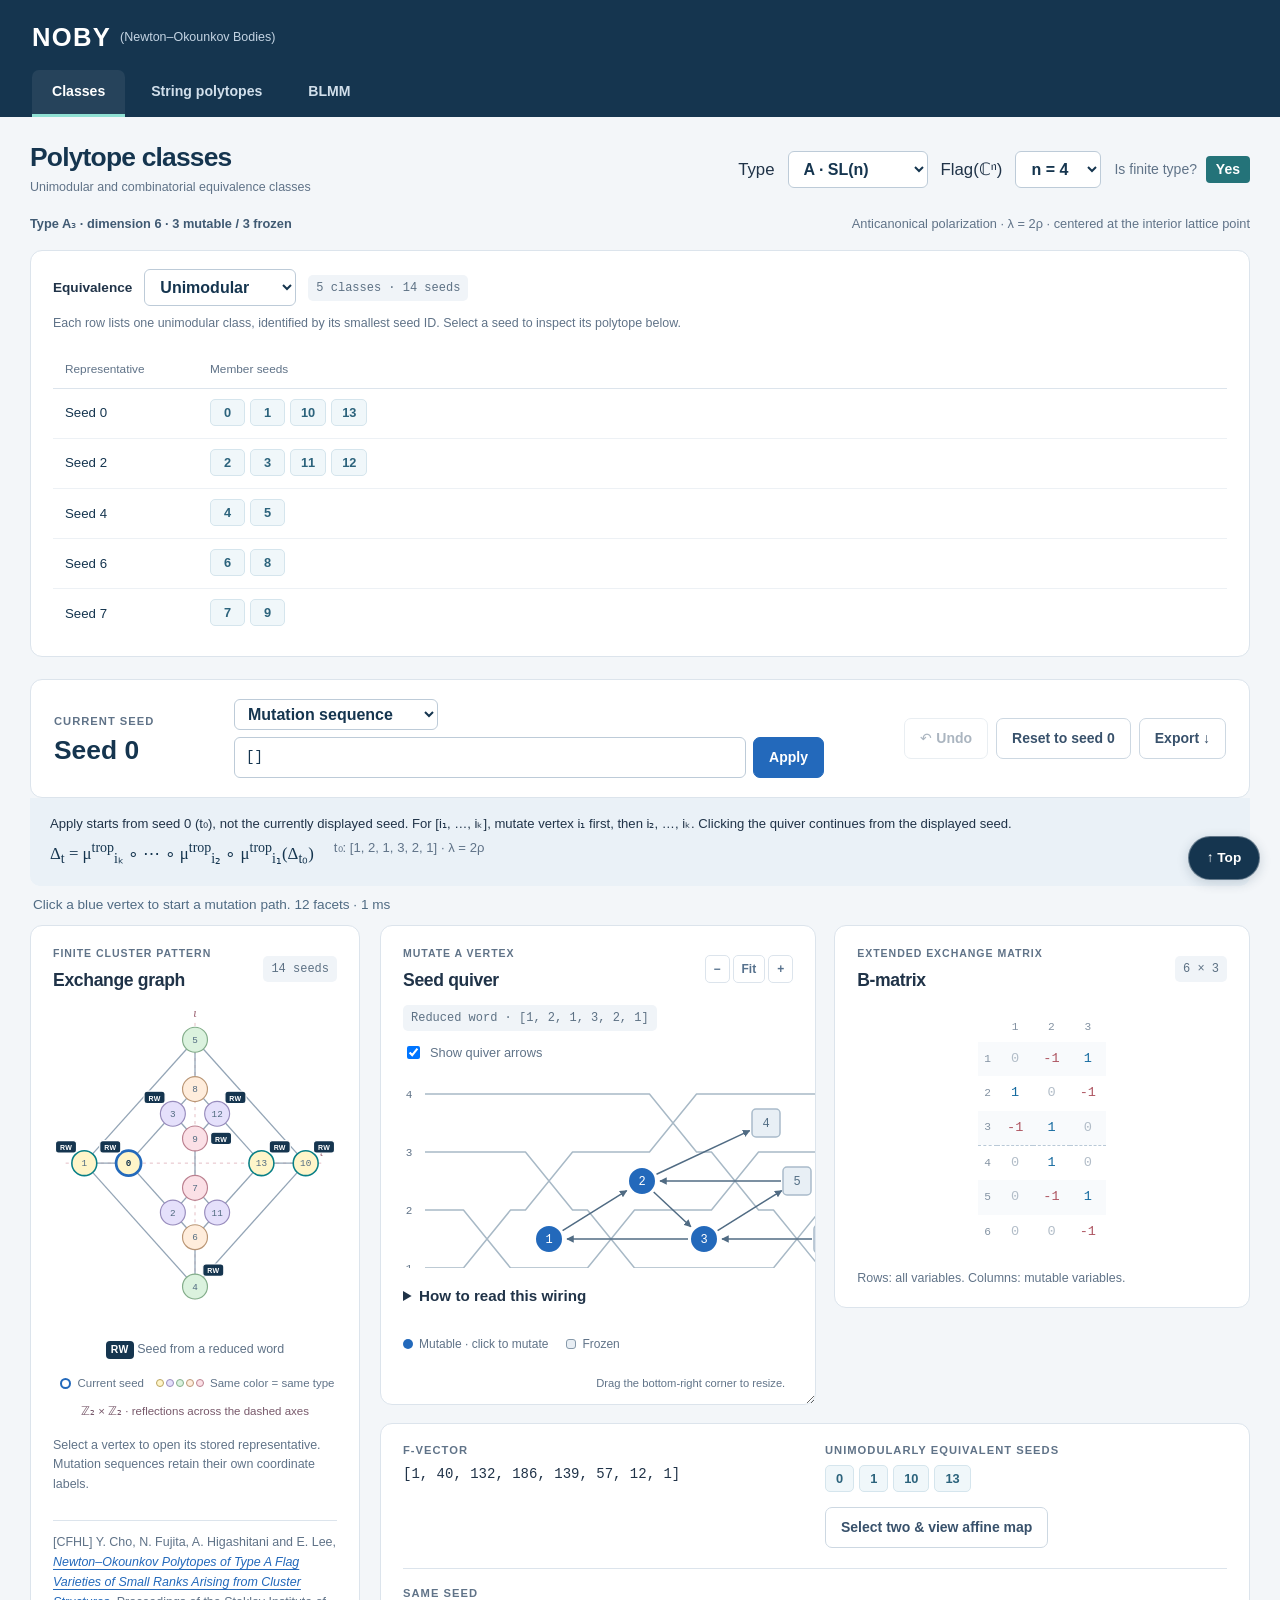
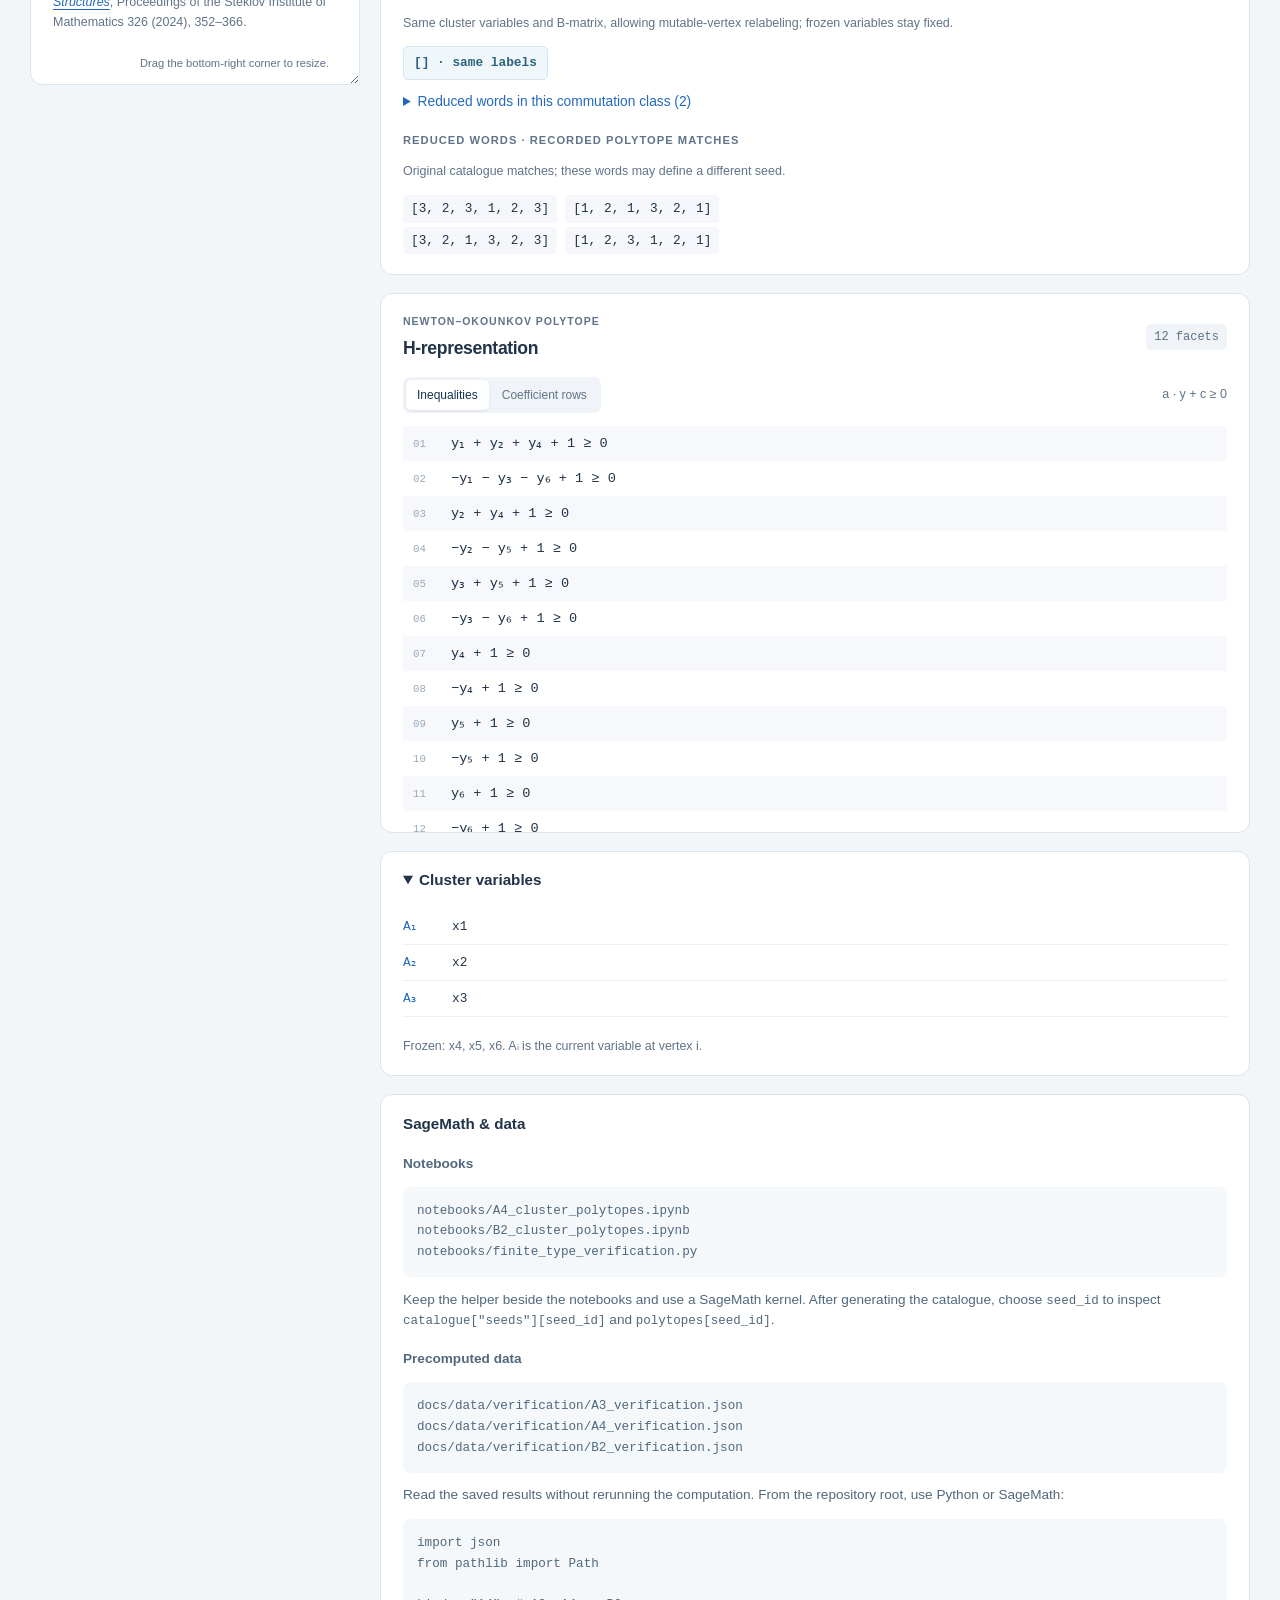
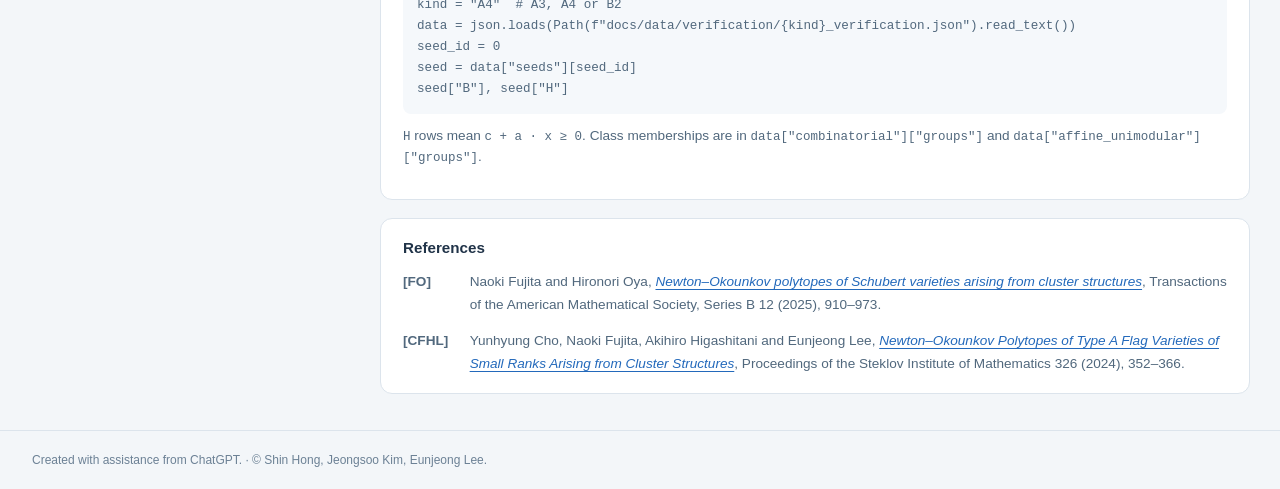
==== docs/index.html @ b962bb87 "Add NOBY browser and notebooks Add NOBY browser and reproducible SageMath notebooks" ====
<!doctype html>
<html lang="en">
<head>
  <meta charset="utf-8">
  <meta name="viewport" content="width=device-width, initial-scale=1">
  <meta name="description" content="Explore Newton–Okounkov polytopes of full flag varieties through cluster mutations.">
  <title>NOBY · Polytope classes</title>
  <link rel="icon" href="data:image/svg+xml,%3Csvg xmlns='http://www.w3.org/2000/svg' viewBox='0 0 40 40'%3E%3Crect width='40' height='40' rx='9' fill='%231a3652'/%3E%3Cpath d='M20 8L8 30h24Z' fill='none' stroke='%2372d8cf' stroke-width='2'/%3E%3Ccircle cx='20' cy='8' r='4' fill='%23ffffff'/%3E%3Ccircle cx='8' cy='30' r='4' fill='%23ffffff'/%3E%3Ccircle cx='32' cy='30' r='4' fill='%23ffffff'/%3E%3C/svg%3E">
  <link rel="stylesheet" href="style.css">
  <link rel="stylesheet" href="wiring.css">
  <script defer src="engine.js"></script>
  <script defer src="data/type-b-initial.js"></script>
  <script defer src="data/b2-catalogue.js"></script>
  <script defer src="type-b.js"></script>
  <script defer src="words.js"></script>
  <script defer src="wiring.js"></script>
  <script defer src="identity.js"></script>
  <script defer src="affine.js"></script>
  <script defer src="data/minor-g.js"></script>
  <script defer src="catalogue.js"></script>
  <script defer src="data/blmm-labels.js"></script>
  <script defer src="app.js"></script>
</head>
<body>
  <header id="classes-top" class="masthead site-masthead" tabindex="-1">
    <div class="site-topbar"><a class="brand" href="index.html">NOBY<span class="brand-expansion">(Newton–Okounkov Bodies)</span></a></div>
    <nav class="site-tabs" aria-label="Main navigation"><a href="index.html" aria-current="page">Classes</a><a href="strings.html">String polytopes</a><a href="blmm.html">BLMM</a></nav>
  </header>
  <main>
    <div class="class-page-heading"><div><h1>Polytope classes</h1><p class="small-note">Unimodular and combinatorial equivalence classes</p></div><div class="dimension-control"><label for="family">Type</label><select id="family" aria-label="Lie type"><option value="A">A · SL(n)</option><option value="B">B · SO(2n+1)</option></select><label id="dimension-label" for="dimension">Flag(ℂ<sup>n</sup>)</label><select id="dimension" aria-label="Choose n"></select><span class="finite-label">Is finite type? <strong id="finite">Yes</strong></span></div></div>
    <div class="context-line"><span id="context">Type A₃ · dimension 6</span><span>Anticanonical polarization · λ = 2ρ · centered at the interior lattice point</span></div>
    <section class="panel class-catalogue" aria-label="Equivalence class catalogue"><div class="class-controls"><label for="class-relation">Equivalence</label><select id="class-relation"><option value="unimodular">Unimodular</option><option value="combinatorial">Combinatorial</option></select><span id="class-count" class="count"></span></div><p id="class-list-note" class="small-note">Each row lists one class. Select a seed to inspect its polytope below.</p><div id="class-list" class="class-list"></div></section>
    <div class="toolbar">
      <div class="seed-heading"><span class="eyebrow">CURRENT SEED</span><h2 id="seed-title">Seed 0</h2></div>
      <form id="sequence-form"><label for="input-mode" class="visually-hidden">Input type</label><select id="input-mode" aria-label="Input type"><option value="mutation">Mutation sequence</option><option value="word">Reduced word</option></select><div class="sequence-input"><input id="sequence" aria-label="Mutation sequence" aria-describedby="input-help" placeholder="[1, 2, 3]" value="[]" autocomplete="off" spellcheck="false"><button type="submit" id="apply">Apply</button></div></form>
      <div class="history-buttons"><button id="undo" class="secondary" disabled>↶ Undo</button><button id="reset" class="secondary">Reset to seed 0</button><button id="export" class="secondary" title="Download the current seed as JSON">Export ↓</button></div>
    </div>
    <section class="path-explanation" aria-label="Input convention"><p id="input-help"></p><p id="path-formula" class="path-formula"></p><p id="b-input-note" hidden>Type B: n is the Lie rank, and node n is the short root. Quiver labels are cluster-coordinate labels, not simple-root indices. Use a mutation sequence here; arbitrary reduced words are supported in the SageMath notebook.</p><div id="word-route" hidden></div></section>
    <div id="status" class="status" role="status" aria-live="polite">Preparing the initial seed…</div>
    <div class="workspace">
      <aside id="graph-panel" class="panel graph-panel">
        <div class="panel-heading"><div><span class="eyebrow">FINITE CLUSTER PATTERN</span><h2>Exchange graph</h2></div><span id="graph-count" class="count"></span></div>
        <div class="graph-viewport"><svg id="graph" viewBox="0 0 360 420" role="group" aria-label="Exchange graph. Select a seed."></svg></div>
        <p class="small-note graph-word-legend"><span class="word-seed-key">RW</span> Seed from a reduced word</p>
        <div id="graph-default-legend" class="graph-footer"><span class="legend-dot selected"></span>Current seed <span class="legend-dot equivalent"></span>Same unimodular type</div>
        <div id="graph-symmetry-note" hidden>
          <div class="graph-footer"><span class="legend-dot current-ring"></span>Current seed <span id="graph-class-swatches" class="class-swatches" aria-hidden="true"></span>Same color = same type</div>
          <p id="graph-symmetry-caption" class="symmetry-caption"></p>
        </div>
        <div id="b2-graph-note" hidden>
          <div id="b2-word-seeds" class="b2-word-links"></div>
          <label class="graph-color-control" for="b2-graph-color">Color by <select id="b2-graph-color"><option value="unimodular">Unimodular equivalence</option><option value="combinatorial">Combinatorial equivalence</option></select></label>
          <div class="graph-footer"><span class="legend-dot current-ring"></span>Current seed · same color = same class</div>
          <p id="b2-symmetry-caption" class="symmetry-caption"></p>
          <p id="b2-symmetry-pairs" class="small-note"></p>
          <details class="b2-symmetry-details"><summary>Which symmetry?</summary><p>The uncolored hexagon has a dihedral symmetry group of order 12. Dashed axes show reflections preserving each selected polytope class. Mutation-direction labels and RW badges are ignored in this symmetry statement; these graph symmetries are not being identified with automorphisms of the cluster algebra with frozen variables.</p></details>
        </div>
        <p class="small-note">Select a vertex to open its stored representative. Mutation sequences retain their own coordinate labels.</p>
        <p id="graph-citation" class="small-note graph-citation" hidden>[CFHL] Y. Cho, N. Fujita, A. Higashitani and E. Lee, <a href="https://link.springer.com/article/10.1134/S0081543824040175" target="_blank" rel="noopener"><em>Newton–Okounkov Polytopes of Type A Flag Varieties of Small Ranks Arising from Cluster Structures</em></a>, Proceedings of the Steklov Institute of Mathematics 326 (2024), 352–366.</p>
        <p class="panel-resize-hint">Drag the bottom-right corner to resize.</p>
      </aside>
      <section class="detail-column" aria-label="Seed information">
        <div class="top-grid">
          <section class="panel quiver-panel">
            <div class="panel-heading"><div><span class="eyebrow">MUTATE A VERTEX</span><h2>Seed quiver</h2></div><div class="zoom-buttons"><button id="quiver-minus" class="icon-button" aria-label="Zoom out quiver">−</button><button id="quiver-fit" class="icon-button" aria-label="Fit quiver">Fit</button><button id="quiver-plus" class="icon-button" aria-label="Zoom in quiver">+</button></div></div>
            <div id="quiver-scroll" class="quiver-scroll"><svg id="quiver" role="group" aria-label="Seed quiver. Click a mutable vertex to mutate."></svg></div>
            <div id="wiring-panel" hidden>
              <div class="wiring-toolbar"><span id="wiring-source" class="count"></span><label><input id="wiring-arrows" type="checkbox" checked> Show quiver arrows</label></div>
              <div id="wiring-scroll" class="wiring-scroll" tabindex="0" aria-label="Wiring diagram, scroll horizontally"><svg id="wiring-diagram" role="group" aria-label="Seed quiver on its reduced-word wiring diagram. Click a mutable chamber to mutate."></svg></div>
              <details class="conventions"><summary>How to read this wiring</summary><div class="notes-content"><p id="wiring-context"></p><p>Read the crossings from left to right: sᵢ exchanges levels i and i + 1, counted from the bottom. Each numbered chamber gives a flag minor Δ<sub>I</sub>. Hover or focus to see I and highlight the corresponding row of B.</p><p>Bounded chambers are mutable circles; chambers open on the right are frozen squares. Unnumbered left boundary minors specialize to 1. Arrows follow consecutive and interlacing chamber endpoints, with i → j meaning bᵢⱼ &lt; 0.</p></div></details>
            </div>
            <div class="quiver-legend"><span><i class="mutable-symbol"></i>Mutable · click to mutate</span><span><i class="frozen-symbol"></i>Frozen</span></div>
            <p class="panel-resize-hint">Drag the bottom-right corner to resize.</p>
          </section>
          <section class="panel matrix-panel">
            <div class="panel-heading"><div><span class="eyebrow">EXTENDED EXCHANGE MATRIX</span><h2>B-matrix</h2></div><span id="matrix-shape" class="count"></span></div>
            <div id="matrix" class="matrix-scroll" tabindex="0" aria-label="Exchange matrix, scroll to view all entries"></div>
            <p class="small-note">Rows: all variables. Columns: mutable variables.</p>
          </section>
        </div>
        <section class="panel invariants-panel">
          <div class="invariant"><span class="eyebrow">F-VECTOR</span><div id="f-vector" class="mono"></div></div>
          <div class="invariant"><span class="eyebrow">UNIMODULARLY EQUIVALENT SEEDS</span><p id="equivalent-note" class="small-note" hidden></p><div id="equivalent"></div><button id="affine-toggle" class="secondary" type="button" aria-expanded="false">Select two &amp; view affine map</button></div>
          <section id="affine-panel" class="invariant" aria-label="Affine map between equivalent polytopes" hidden>
            <h2>Affine unimodular map</h2><p class="small-note">Select source and target below, or click two seeds in the list above. This map relates their polytopes; it is not a mutation of seeds.</p>
            <div class="affine-selectors"><label>Source (x)<select id="affine-source" aria-label="Affine map source"></select></label><button id="affine-swap" type="button" class="secondary" aria-label="Reverse affine map">⇄</button><label>Target (y)<select id="affine-target" aria-label="Affine map target"></select></label></div>
            <p id="affine-pick-note" class="small-note"></p><p id="affine-status" role="status"></p>
            <div id="affine-result" hidden><p class="affine-equation">y = Ax + b</p><p id="affine-convention" class="small-note"></p><div id="affine-formulas" class="blmm-formulas"></div><p id="affine-b" class="mono blmm-vector"></p><details><summary>Full matrix A</summary><pre id="affine-matrix" class="affine-matrix" tabindex="0"></pre></details><button id="affine-export" type="button" class="secondary">View / download map JSON</button></div>
          </section>
          <div id="identical-section" class="invariant"><span class="eyebrow">SAME SEED</span><p class="small-note">Same cluster variables and B-matrix, allowing mutable-vertex relabeling; frozen variables stay fixed.</p><p id="identical-note" class="small-note"></p><div id="identical-paths" class="sequence-list"></div><details id="identical-words-details"><summary id="identical-words-summary">Reduced words in this commutation class</summary><p class="small-note">These reduced words differ only by commuting adjacent letters <i>i</i> and <i>j</i> with |<i>i</i> − <i>j</i>| &gt; 1. They determine the same seed up to mutable-variable relabeling.</p><p class="small-note">Simple-reflection indices, not mutation directions. Select a word to open its chamber seed.</p><div id="identical-words" class="sequence-list"></div><button id="identical-more" type="button" class="secondary" hidden>Show more words</button></details></div>
          <div id="b2-reduced-section" class="invariant" hidden>
            <span class="eyebrow">REDUCED-WORD SEED</span><p id="b2-reduced-note" class="small-note"></p><div id="b2-reduced-words" class="sequence-list"></div><p id="b2-word-coordinate-note" class="small-note"></p>
            <p class="small-note">Browser convention: root 1 is long and root 2 is short. This marker identifies the chamber seed itself, not just its polytope type.</p>
            <p id="b2-c2-convention" class="small-note"><strong>B₂ ↔ C₂ numbering.</strong> Cho–Fujita–Lee use C₂ root 1 short and root 2 long. Exchange the simple-root labels 1 ↔ 2: browser [1,2,1,2] ↔ C₂ [2,1,2,1] (Seed 0), and browser [2,1,2,1] ↔ C₂ [1,2,1,2] (Seed 3). The order of positions is unchanged; mutation directions are quiver labels and are not swapped by this convention. Weight coefficients (a,b) become (b,a); the browser weight 2ρ is unchanged. The string inequalities agree exactly after the coordinate change. See <a href="https://arxiv.org/html/2306.11242v2" target="_blank" rel="noopener">Cho–Fujita–Lee, Theorem 3.5 and Lemma 5.17</a>.</p>
          </div>
          <div id="reduced-section" class="invariant"><span class="eyebrow">REDUCED WORDS · RECORDED POLYTOPE MATCHES</span><p class="small-note">Original catalogue matches; these words may define a different seed.</p><div id="reduced-words" class="mono"></div></div>
          <div id="blmm-section" class="invariant" hidden><span class="eyebrow">BLMM TABLE 6 · EQUIVALENT STRING POLYTOPES</span><div id="blmm-labels" class="blmm-pair-nav"></div></div>
        </section>
        <section class="panel h-panel">
          <div class="panel-heading"><div><span class="eyebrow">NEWTON–OKOUNKOV POLYTOPE</span><h2>H-representation</h2></div><span id="h-count" class="count"></span></div>
          <div class="h-toolbar"><div class="segmented" aria-label="Inequality display"><button id="h-formula" class="active" aria-pressed="true">Inequalities</button><button id="h-coefficients" aria-pressed="false">Coefficient rows</button></div><span class="small-note">a · y + c ≥ 0</span></div>
          <p id="h-note" class="small-note h-note"></p>
          <div id="inequalities" class="inequalities" tabindex="0" aria-label="Polytope inequalities"></div>
        </section>
        <details class="panel variables-panel" open><summary>Cluster variables</summary><div id="variables" class="variables"></div><p id="variable-note" class="small-note"></p></details>
        <section id="verification-source" class="panel reproduction-panel"><h2>SageMath &amp; data</h2><div class="notes-content">
          <h3>Notebooks</h3>
          <pre>notebooks/A4_cluster_polytopes.ipynb
notebooks/B2_cluster_polytopes.ipynb
notebooks/finite_type_verification.py</pre>
          <p>Keep the helper beside the notebooks and use a SageMath kernel. After generating the catalogue, choose <code>seed_id</code> to inspect <code>catalogue["seeds"][seed_id]</code> and <code>polytopes[seed_id]</code>.</p>
          <h3>Precomputed data</h3>
          <pre>docs/data/verification/A3_verification.json
docs/data/verification/A4_verification.json
docs/data/verification/B2_verification.json</pre>
          <p>Read the saved results without rerunning the computation. From the repository root, use Python or SageMath:</p>
          <pre>import json
from pathlib import Path

kind = "A4"  # A3, A4 or B2
data = json.loads(Path(f"docs/data/verification/{kind}_verification.json").read_text())
seed_id = 0
seed = data["seeds"][seed_id]
seed["B"], seed["H"]</pre>
          <p><code>H</code> rows mean <code>c + a · x ≥ 0</code>. Class memberships are in <code>data["combinatorial"]["groups"]</code> and <code>data["affine_unimodular"]["groups"]</code>.</p>
        </div></section>
        <section id="classes-reference" class="panel references-panel"><h2>References</h2><div class="notes-content">
          <ul class="reference-list" role="list">
            <li><strong class="reference-label">[FO]</strong><span>Naoki Fujita and Hironori Oya, <a href="https://doi.org/10.1090/btran/231" target="_blank" rel="noopener"><em>Newton–Okounkov polytopes of Schubert varieties arising from cluster structures</em></a>, Transactions of the American Mathematical Society, Series B 12 (2025), 910–973.</span></li>
            <li><strong class="reference-label">[CFHL]</strong><span>Yunhyung Cho, Naoki Fujita, Akihiro Higashitani and Eunjeong Lee, <a href="https://link.springer.com/article/10.1134/S0081543824040175" target="_blank" rel="noopener"><em>Newton–Okounkov Polytopes of Type A Flag Varieties of Small Ranks Arising from Cluster Structures</em></a>, Proceedings of the Steklov Institute of Mathematics 326 (2024), 352–366.</span></li>
          </ul>
        </div></section>
      </section>
    </div>
    <noscript>This browser requires JavaScript. No external libraries or network connection are required after downloading this folder.</noscript>
    <a class="blmm-top-button" href="#classes-top" aria-label="Back to top">↑ Top</a>
  </main>
  <footer><span class="footer-credit">Created with assistance from ChatGPT. · © Shin Hong, Jeongsoo Kim, Eunjeong Lee.</span></footer>
  <dialog id="export-dialog" aria-labelledby="export-title">
    <div class="export-heading"><h2 id="export-title">Export current seed</h2><button id="export-close" class="secondary" aria-label="Close export">Close</button></div>
    <p id="export-description" class="small-note">Save or copy this exact seed, including its mutation path and coordinate convention.</p>
    <textarea id="export-json" readonly aria-label="Current seed JSON" spellcheck="false"></textarea>
    <div class="export-actions"><a id="export-download" class="download-button" download>Download JSON</a><button id="export-copy" class="secondary">Copy JSON</button><span id="export-feedback" class="small-note" role="status"></span></div>
  </dialog>
</body>
</html>
---- docs/style.css ----
:root{font-family:Inter,"Segoe UI",Arial,sans-serif;color:#203348;background:#f3f6f9;font-synthesis:none;--navy:#15354f;--blue:#2369bb;--teal:#087f86;--border:#dce4ec;--muted:#607388;--mono:"Cascadia Code","SFMono-Regular",Consolas,monospace}*{box-sizing:border-box}body{margin:0;font-size:16px;line-height:1.5}a{color:var(--blue);text-underline-offset:3px}button,input,select{font:inherit}button,select{cursor:pointer}button{border:1px solid var(--blue);border-radius:7px;background:var(--blue);color:white;padding:9px 15px;font-size:.875rem;font-weight:600;white-space:nowrap;transition:background .15s,box-shadow .15s}button:hover{background:#185593}button:disabled{opacity:.42;cursor:not-allowed}button:focus-visible,a:focus-visible,select:focus-visible,input:focus-visible,summary:focus-visible,[tabindex]:focus-visible{outline:3px solid #ef9f3c;outline-offset:3px}button.secondary{color:#38516b;background:white;border-color:#cdd8e2}button.secondary:hover{background:#eaf1f8}input,select{border:1px solid #bdcbd8;border-radius:6px;background:white;color:var(--navy);padding:8px 11px}input{width:100%;min-width:0;font-family:var(--mono);font-size:.875rem}select{min-width:86px;font-weight:600}.masthead{display:flex;align-items:center;gap:28px;flex-wrap:wrap;min-height:84px;padding:18px 32px;background:var(--navy);color:white}.brand{display:flex;align-items:center;gap:11px;text-decoration:none;color:white;font-size:1.6rem;font-weight:750;letter-spacing:.05em}.brand svg{width:29px;height:29px;fill:#72d8cf;stroke:#72d8cf;stroke-width:1.5}.brand svg path{fill:none}.brand span{font-size:.9rem;letter-spacing:0;font-weight:400;color:#c4d4e3;border-left:1px solid #4c6276;margin-left:8px;padding-left:18px}.dimension-control{display:flex;align-items:center;gap:13px;margin-left:auto}.dimension-control label{font-size:1.05rem}.dimension-control select{border:0}.finite-label{font-size:.875rem;color:#d8e4f0;white-space:nowrap}.finite-label strong{display:inline-block;border-radius:4px;padding:3px 10px;background:#247379;color:white;margin-left:5px}.finite-label strong.infinite{background:#5d536f}.source-link{color:#cfdeeb;font-size:.875rem;text-decoration:none}main{max-width:2100px;margin:auto;padding:0 30px 36px}.context-line{display:flex;gap:15px;justify-content:space-between;flex-wrap:wrap;padding:17px 0;color:var(--muted);font-size:.8rem}.context-line span:first-child{font-weight:600;color:#405a73}.toolbar{display:flex;gap:25px;align-items:center;flex-wrap:wrap;padding:19px 23px;background:white;border:1px solid var(--border);border-radius:12px}.eyebrow{font-size:.7rem;letter-spacing:.09em;font-weight:700;color:var(--muted);display:block;margin-bottom:5px}h1{font-size:1.65rem;margin:0;line-height:1.15;letter-spacing:-.03em;color:var(--navy)}.seed-heading{min-width:155px}#sequence-form{flex:1;min-width:200px;max-width:590px}#sequence-form label{font-size:.8rem;color:#4b6279;display:block;margin-bottom:6px}.sequence-input{display:flex;gap:7px}.history-buttons{display:flex;gap:8px;flex-wrap:wrap;margin-left:auto}.status{font-size:.85rem;min-height:39px;padding:9px 3px;color:#506b83}.status.error{color:#a12d37}.status.busy::before{content:"";display:inline-block;width:11px;height:11px;border:2px solid #adc3db;border-top-color:var(--blue);border-radius:50%;margin-right:8px;animation:spin 1s linear infinite}@keyframes spin{to{transform:rotate(360deg)}}.workspace{display:flex;gap:20px;align-items:flex-start}.panel{background:white;border:1px solid var(--border);border-radius:12px;min-width:0;overflow:hidden}.panel-heading{display:flex;align-items:center;justify-content:space-between;gap:12px;padding:20px 22px 12px}.panel-heading h2{margin:0;font-size:1.1rem;letter-spacing:-.02em;font-weight:650}.panel-heading .eyebrow{font-size:.66rem}.count{font-family:var(--mono);font-size:.75rem;padding:4px 8px;border-radius:5px;background:#f0f4f8;color:#5d7184;white-space:nowrap}.graph-panel{width:330px;min-width:245px;max-width:55%;flex:0 0 auto;resize:horizontal;overflow:auto;position:sticky;top:18px}.graph-panel[hidden]{display:none}.graph-panel svg{width:100%;max-height:520px;display:block;overflow:visible}.graph-footer{display:flex;gap:6px;align-items:center;justify-content:center;flex-wrap:wrap;padding:8px 12px;font-size:.72rem;color:var(--muted)}.legend-dot{display:inline-block;width:9px;height:9px;border-radius:50%;margin-left:5px}.legend-dot.selected{background:var(--blue)}.legend-dot.equivalent{background:#bfe3e5;border:1px solid var(--teal)}.small-note{font-size:.78rem;color:var(--muted);line-height:1.55}.panel>p.small-note{margin:8px 22px 18px}.resize-note{font-size:.7rem!important;color:#8493a3!important}.detail-column{min-width:0;flex:1;display:flex;flex-direction:column;gap:18px}.top-grid{display:grid;grid-template-columns:minmax(0,1.05fr) minmax(0,1fr);gap:18px}.quiver-scroll{height:300px;overflow:auto;display:flex;align-items:flex-start;justify-content:center;padding:8px 10px}.quiver-scroll svg{width:100%;height:100%;flex-shrink:0;min-height:260px}.quiver-legend{display:flex;gap:18px;flex-wrap:wrap;padding:10px 22px 18px;font-size:.75rem;color:var(--muted)}.quiver-legend span{display:flex;align-items:center;gap:6px}.mutable-symbol,.frozen-symbol{width:10px;height:10px;display:inline-block;border-radius:50%;background:var(--blue)}.frozen-symbol{border-radius:3px;border:1px solid #8699aa;background:#e8eef4}.zoom-buttons{display:flex;gap:3px}.icon-button{background:white;color:#56718d;border:1px solid #dce4ec;border-radius:5px;font-size:.75rem;padding:4px 8px}.icon-button:hover{background:#eaf1f8}.matrix-scroll{overflow:auto;max-height:300px;padding:8px 18px 0;min-height:230px}.matrix-scroll table{border-collapse:separate;border-spacing:0;margin:auto;font-family:var(--mono);font-size:.85rem}.matrix-scroll td{text-align:center;padding:7px 10px;min-width:35px}.matrix-scroll th{font-family:var(--mono);font-size:.7rem;font-weight:400;color:#8493a3;padding:6px}.matrix-scroll td.negative{color:#ae5662}.matrix-scroll td.positive{color:#166ba0}.matrix-scroll td.zero{color:#b2bdc8}.matrix-scroll tbody tr:nth-child(odd){background:#f8fafc}.matrix-scroll tr.frozen-start td,.matrix-scroll tr.frozen-start th{border-top:1px dashed #b9c9d7}.matrix-scroll tr.last-mutated{background:#e7f3f6!important}.matrix-scroll td.column-mutated{background:#d4e8ed70}.invariants-panel{display:grid;grid-template-columns:1fr 1fr;padding:18px 22px;gap:20px}.invariant{min-width:0}.invariant:last-child:nth-child(3){grid-column:1/-1;border-top:1px solid #edf1f5;padding-top:15px}.mono{font-family:var(--mono);font-size:.875rem;overflow-wrap:anywhere}.seed-chip{display:inline-block;padding:3px 10px;border:1px solid #d5e5ed;background:#f0f7fa;color:#2c637c;border-radius:5px;margin:1px 5px 3px 0;font-size:.8rem}.seed-chip:hover{background:#d9eef2}.reduced-word{display:inline-block;background:#f5f7fa;padding:4px 8px;margin:2px 8px 2px 0;border-radius:4px;font-size:.8rem}.muted{color:var(--muted);font-size:.83rem}.h-toolbar{display:flex;align-items:center;justify-content:space-between;gap:12px;padding:4px 22px 9px;flex-wrap:wrap}.segmented{display:flex;gap:2px;padding:3px;background:#f0f4f8;border-radius:7px}.segmented button{border:0;background:transparent;color:#62758a;font-size:.75rem;font-weight:500;padding:6px 11px;border-radius:5px}.segmented button.active{background:white;color:var(--navy);box-shadow:0 1px 3px #233a4c1a}.h-note{margin:2px 22px 10px!important}.inequalities{padding:4px 22px 20px;max-height:410px;overflow:auto}.inequality{display:flex;align-items:baseline;gap:16px;padding:8px 10px;font-family:var(--mono);font-size:.85rem;white-space:nowrap;min-width:max-content;line-height:1.4}.inequality:nth-child(odd){background:#f6f8fb}.row-number{color:#9aa9b7;font-size:.67rem;min-width:22px;user-select:none}.inequality .constant{color:#5f7385}.inequality sub{font-size:.7em}.variables-panel summary,.conventions summary{cursor:pointer;padding:17px 22px;font-size:.95rem;font-weight:600;list-style-position:inside}.variables-panel summary .small-note{margin-left:10px;font-weight:400}.variables{padding:0 22px 12px;max-height:330px;overflow:auto}.variable-row{font-family:var(--mono);font-size:.8rem;display:flex;gap:14px;padding:8px 0;border-bottom:1px solid #edf1f5;overflow-wrap:anywhere}.variable-row span:first-child{color:var(--blue);min-width:35px}.variable-row span:last-child{min-width:0}.notes-content{padding:0 22px 18px;font-size:.85rem;color:#51687d}.notes-content p{margin:8px 0 13px}footer{border-top:1px solid var(--border);padding:20px 32px;display:flex;gap:16px;flex-wrap:wrap;color:#8292a2;font-size:.75rem}footer>span:first-child{color:#6c8195}#footer-state{margin-left:auto}.graph-edge{stroke:#cbd7e2;stroke-width:1.6}.graph-node{cursor:pointer}.graph-node circle{fill:#fff;stroke:#aebfce;stroke-width:1.5;transition:fill .15s}.graph-node text{font:12px var(--mono);fill:#526b81;pointer-events:none}.graph-node.equivalent circle{fill:#d7eeef;stroke:#78adb2}.graph-node.current circle{fill:var(--blue);stroke:var(--blue);stroke-width:2}.graph-node.current text{fill:white;font-weight:bold}.graph-node:hover circle{stroke:var(--blue);stroke-width:3}.quiver-node{cursor:pointer}.quiver-node circle{fill:var(--blue);stroke:white;stroke-width:2}.quiver-node:hover circle{fill:#0c4a88;stroke:#79a9d6;stroke-width:3}.quiver-node.frozen{cursor:default}.quiver-node.frozen rect{fill:#e8eff5;stroke:#a9bbca;stroke-width:1.5}.quiver-node text{font:12px var(--mono);fill:white;pointer-events:none}.quiver-node.frozen text{fill:#526d84}.quiver-node.last circle{fill:#087f86}.arrow-label{font:10px var(--mono);fill:#526f88;paint-order:stroke;stroke:white;stroke-width:4px;stroke-linejoin:round}.quiver-edge{stroke:#8b9eb0;stroke-width:1.5;fill:none}.quiver-edge.frozen-edge{stroke:#b2c1ce}.graph-node:focus-visible,.quiver-node:focus-visible{outline:none}.graph-node:focus-visible circle,.quiver-node:focus-visible circle{stroke:#ef9f3c;stroke-width:4}
@media(min-width:1650px){.graph-panel{width:390px}.quiver-scroll{height:350px}.matrix-scroll{max-height:350px;min-height:280px}.inequalities{max-height:490px}}
@media(max-width:1150px){.top-grid{grid-template-columns:1fr}.quiver-scroll{height:300px}.matrix-scroll{min-height:0;max-height:270px}.graph-panel{width:285px}.history-buttons{margin-left:0}.masthead{gap:18px}.brand span{display:none}.invariants-panel{grid-template-columns:1fr}.invariant:last-child:nth-child(3){grid-column:auto}}
@media(max-width:780px){main{padding:0 14px 25px}.masthead{padding:15px 18px;gap:15px}.dimension-control{margin-left:0;gap:9px;flex:1;justify-content:flex-end}.source-link{display:none}.finite-label{font-size:.75rem}.brand{font-size:1.35rem}.brand svg{width:23px;height:23px}.context-line{font-size:.72rem;padding:13px 1px;gap:5px}.toolbar{padding:16px;gap:15px}#sequence-form{max-width:none}.seed-heading{min-width:110px}h1{font-size:1.4rem}.history-buttons{width:100%}.history-buttons button{flex:1;padding:8px 9px;font-size:.78rem}.workspace{flex-direction:column;gap:15px}.graph-panel{position:static;resize:none;width:100%;max-width:none;min-width:0}.graph-panel svg{height:290px}.graph-panel .small-note{margin-bottom:12px}.resize-note{display:none}.detail-column{width:100%;gap:15px}.top-grid{gap:15px}.panel-heading{padding:17px 18px 10px}.invariants-panel{padding:17px 18px;gap:16px}.panel-heading h2{font-size:1.05rem}.quiver-scroll{height:280px}.variables-panel summary .small-note{display:block;margin-left:17px}.h-toolbar{padding:4px 16px 9px}.inequalities{padding:3px 12px 16px}.inequality{font-size:.8rem;gap:9px}.h-note{margin-left:18px!important}.variable-row{font-size:.78rem}footer{padding:17px 18px;gap:7px}#footer-state{margin-left:0;width:100%}}
@media(prefers-reduced-motion:reduce){*{transition:none!important;animation:none!important}}
.quiver-scroll{display:block}.quiver-scroll svg{display:block;margin:0 auto}
dialog{width:min(780px,calc(100% - 28px));max-height:90vh;padding:24px;border:1px solid var(--border);border-radius:12px;color:var(--navy)}dialog::backdrop{background:#17324db3}.export-heading{display:flex;gap:15px;align-items:center;justify-content:space-between}.export-heading h2{font-size:1.2rem;margin:0}#export-json{width:100%;height:50vh;resize:vertical;border:1px solid var(--border);border-radius:7px;padding:14px;font:13px/1.5 var(--mono);color:#334e66;background:#f8fafc}.export-actions{display:flex;align-items:center;gap:12px;flex-wrap:wrap;margin-top:15px}.download-button{display:inline-block;padding:9px 15px;border-radius:7px;background:var(--blue);color:white;text-decoration:none;font-size:.875rem;font-weight:600}
/* Brick rows and full-height exchange matrices (up to the 15 rows for n=6). */
.quiver-scroll{height:var(--seed-view-height,300px)}
.matrix-panel{display:flex;flex-direction:column}
.matrix-scroll{flex:1;min-height:0;max-height:none;padding-bottom:12px}
.brick-row{fill:#f6f9fc;stroke:#cfdae5;stroke-width:1}
.brick-joint{stroke:#cfdae5;stroke-width:1}
.brick-label{font:11px var(--mono);fill:#8296aa}
@media(max-width:1150px){.quiver-scroll{height:clamp(300px,65vw,440px)}}
@media(max-width:780px){.quiver-scroll{height:clamp(280px,88vw,390px)}}
.sequence-list{display:flex;flex-wrap:wrap;align-items:flex-start;gap:6px}
.sequence-chip{font-family:var(--mono);font-size:.8rem;white-space:normal;overflow-wrap:anywhere;text-align:left;max-width:100%;line-height:1.55;margin:0;padding:6px 10px}
.sequence-chip[aria-pressed="true"]{border-color:var(--teal);background:#dceff0;color:#18585e}
#equivalent-note{margin:3px 0 10px}
.graph-footer[hidden]{display:none}
.symmetry-axes line{stroke:#d18c9a;stroke-width:1;stroke-dasharray:4 5;opacity:.7}
.symmetry-axes text{font:italic 16px Georgia,serif;fill:#9b6271}
.symmetric .graph-edge{stroke:#94a5b6;stroke-width:1.65}
.symmetric [data-polytope-class="0"],.class-swatches [data-polytope-class="0"]{--class-fill:#fbe0e6;--class-stroke:#bb8190}
.symmetric [data-polytope-class="1"],.class-swatches [data-polytope-class="1"]{--class-fill:#ffeddc;--class-stroke:#ba9675}
.symmetric [data-polytope-class="2"],.class-swatches [data-polytope-class="2"]{--class-fill:#fff5c9;--class-stroke:#b9a360}
.symmetric [data-polytope-class="3"],.class-swatches [data-polytope-class="3"]{--class-fill:#e5e0fb;--class-stroke:#978bbc}
.symmetric [data-polytope-class="4"],.class-swatches [data-polytope-class="4"]{--class-fill:#dbf2de;--class-stroke:#83ad8a}
.symmetric .graph-node circle{fill:var(--class-fill);stroke:var(--class-stroke)}
.symmetric .graph-node.equivalent circle{stroke:var(--teal);stroke-width:2}
.symmetric .graph-node.current circle{stroke:var(--blue);stroke-width:3.5}
.symmetric .graph-node.current text{fill:var(--navy)}
.symmetric .graph-node:hover circle{stroke:var(--blue);stroke-width:3}
.symmetric .graph-node:focus-visible circle{stroke:#ef9f3c;stroke-width:4}
.legend-dot.current-ring{border:2px solid var(--blue);background:transparent;width:11px;height:11px}
.class-swatches{display:inline-flex;gap:2px;margin-left:6px}
.class-swatches i{width:8px;height:8px;border-radius:50%;background:var(--class-fill);border:1px solid var(--class-stroke)}
.symmetry-caption{text-align:center;color:#78596b;font-size:.72rem;margin:3px 12px 8px}
.symmetry-source{font-size:.7rem;color:var(--muted);line-height:1.5;margin:0 22px 12px}
@media(max-width:780px){#graph.symmetric{height:auto}}
/* BLMM references stay separate from the live cluster-coordinate display. */
#blmm-section[hidden],.blmm-weight-block[hidden]{display:none}
#blmm-section{grid-column:1/-1}
.blmm-back{color:white;margin-left:auto}
.blmm-page{max-width:1400px;margin:auto;padding-top:24px}
.blmm-intro,.blmm-card{padding:24px;margin-bottom:20px;min-width:0}
.blmm-intro h1{margin:8px 0 16px}.blmm-card h2{margin:0}
.blmm-pair-nav{display:flex;gap:8px;flex-wrap:wrap;margin:10px 0}
.blmm-pair-nav a{display:inline-block;padding:5px 12px;border:1px solid var(--border);border-radius:6px;background:#f3f8fc;text-decoration:none}
.blmm-controls{display:flex;align-items:center;gap:12px;flex-wrap:wrap;margin:20px 0}
#blmm-weight-status{font-size:.85rem;color:var(--muted)}
.blmm-card-grid{display:grid;grid-template-columns:repeat(2,minmax(0,1fr));gap:20px;align-items:start}
.blmm-card-grid .blmm-card{margin:0 0 20px}
.blmm-word{font-size:.85rem;overflow-wrap:anywhere}
.blmm-formulas{font-family:var(--mono);font-size:.9rem;line-height:2.2;background:#f6f9fc;border-radius:8px;padding:16px;overflow-wrap:anywhere}
.blmm-formulas sub{line-height:0}.blmm-vector{font-size:.85rem;overflow-wrap:anywhere}
.blmm-matrix,.blmm-table-scroll{overflow-x:auto;max-width:100%;margin-top:12px}
.blmm-matrix table{font-family:var(--mono);border-collapse:collapse;margin:10px auto}
.blmm-matrix td{padding:3px 9px;text-align:right;white-space:nowrap}
.blmm-table{border-collapse:collapse;width:100%;font-size:.85rem}
.blmm-table th,.blmm-table td{padding:12px;text-align:left;border-bottom:1px solid var(--border)}
.blmm-table thead{background:#eef4f9}.blmm-table td.mono{white-space:nowrap}
.blmm-card:target,.blmm-table tr:target{background:#fff8e7;outline:2px solid #d79b3c;outline-offset:2px}
.blmm-card,.blmm-table tr{scroll-margin-top:20px}
@media(max-width:1000px){.blmm-card-grid{grid-template-columns:1fr}}
.visually-hidden{position:absolute;width:1px;height:1px;overflow:hidden;clip-path:inset(50%);white-space:nowrap}
#identical-section{grid-column:1/-1;border-top:1px solid var(--border);padding-top:16px}
#affine-toggle{margin-top:12px}
#affine-panel{grid-column:1/-1;padding:18px;border:1px solid #bdd3e6;border-radius:10px;background:#f7fafc;min-width:0}
#affine-panel[hidden],#affine-result[hidden]{display:none}
#affine-panel h2{font-size:1.1rem;margin:0 0 8px}
.affine-selectors{display:flex;gap:10px;align-items:end;flex-wrap:wrap;margin-top:14px}
.affine-selectors label{flex:1;min-width:180px;font-size:.8rem;font-weight:600}.affine-selectors select{display:block;width:100%;max-width:100%;margin-top:5px;font-family:var(--mono);font-size:.78rem}
.affine-equation{font:1.25rem Cambria,"Times New Roman",serif}.affine-matrix{overflow:auto;font: .85rem/1.7 var(--mono);padding:12px;background:white;border:1px solid var(--border);border-radius:8px}
#affine-status{font-size:.82rem;color:var(--teal)}#affine-export{margin-top:12px}
.seed-chip.affine-source-chip{outline:2px solid #2369bb;outline-offset:1px}.seed-chip.affine-target-chip{box-shadow:inset 0 0 0 2px #b56d1c}
.footer-credit{flex-basis:100%;font-size:.75rem;line-height:1.6;color:#607388}
.graph-citation{border-top:1px solid var(--border);padding-top:12px;line-height:1.6}.graph-citation[hidden]{display:none}
#identical-words-details{margin-top:12px}#identical-words-details summary{cursor:pointer;color:var(--blue);font-size:.86rem}
#identical-more{margin-top:10px}#identical-more[hidden]{display:none}
#input-mode{margin-bottom:7px;max-width:100%;font-weight:600;padding:5px 28px 5px 9px}
.path-explanation{padding:12px 20px;background:#eaf1f7;border-radius:0 0 10px 10px;font-size:.82rem;line-height:1.6;overflow-wrap:anywhere}
.path-explanation p{margin:3px 0}.path-formula{display:flex;flex-wrap:wrap;gap:6px 20px}
.path-formula>span:first-child{font-family:Cambria,"Times New Roman",serif;font-size:1.05rem;color:var(--navy)}
.path-formula>span:last-child{color:var(--muted)}
#word-route>p{font-family:var(--mono);margin-top:8px}#word-route[hidden]{display:none}
#word-route details{margin-top:5px}#word-route summary{cursor:pointer;color:var(--blue)}
@media(max-width:780px){.path-explanation{padding:12px 16px}.path-formula{display:block}.path-formula>span{display:block}}
@media(max-width:780px){.blmm-intro,.blmm-card{padding:18px}.blmm-formulas{font-size:.8rem;padding:12px}.blmm-back{font-size:.8rem}}
/* Type/rank controls remain usable when the extra Lie-family selector wraps. */
.dimension-control{flex-wrap:wrap;min-width:0}
@media(max-width:780px){.dimension-control{flex-basis:100%;justify-content:flex-start}.dimension-control label{font-size:.85rem}.dimension-control select{max-width:100%}}
.graph-color-control{display:flex;gap:7px;align-items:center;flex-wrap:wrap;margin:5px 20px 12px;font-size:.75rem;color:var(--muted)}
.graph-color-control select{font-size:.75rem;padding:6px;min-width:0;max-width:100%}
.b2-symmetry-details{font-size:.72rem;color:var(--muted);margin:8px 22px 16px}
.b2-symmetry-details summary{cursor:pointer;font-weight:600}
.b2-symmetry-details p{margin:7px 0}
.word-seed-badge rect{fill:#15354f;stroke:white;stroke-width:1.5}
.graph-node .word-seed-badge text,.graph-node.current .word-seed-badge text{fill:white;font:700 9px "Segoe UI",sans-serif;letter-spacing:.4px}
.word-seed-key{display:inline-block;padding:1px 5px;border-radius:4px;background:#15354f;color:white;font-size:.65rem;font-weight:700;letter-spacing:.4px}
.graph-word-legend{text-align:center;margin-bottom:7px!important}
.b2-word-links{display:flex;gap:6px;flex-wrap:wrap;margin:0 20px 13px}
.b2-word-links .seed-chip{font-size:.7rem}
#b2-graph-note>p.small-note{margin:8px 22px 12px;overflow-wrap:anywhere}
#b2-symmetry-pairs{white-space:pre-line;line-height:1.65}
/* Shared navigation and the main equivalence-class catalogue. */
.site-masthead{display:block;padding:18px 32px 0;min-height:0}.site-topbar{display:flex;align-items:center;justify-content:space-between;gap:20px;padding-bottom:14px}.site-masthead .brand{gap:9px;flex-wrap:wrap}.site-masthead .brand-expansion{display:inline;font-size:.78rem;font-weight:400;letter-spacing:0;color:#c4d4e3;border:0;margin:0;padding:0}.site-tabs{display:flex;gap:6px;align-items:stretch}.site-tabs a{display:block;padding:11px 20px;color:#d1dfeb;font-size:.88rem;font-weight:600;text-decoration:none;border-bottom:3px solid transparent;border-radius:7px 7px 0 0;white-space:nowrap}.site-tabs a:hover{background:#ffffff0d;color:white}.site-tabs a[aria-current=page]{background:#ffffff12;border-bottom-color:#8fe0d3;color:white}.class-page-heading{display:flex;align-items:center;justify-content:space-between;flex-wrap:wrap;gap:18px;padding-top:25px}.class-page-heading p{margin:6px 0 0}.class-page-heading .dimension-control{margin:0;flex-wrap:wrap}.class-page-heading .dimension-control select{border:1px solid #bdcbd8}.class-page-heading .finite-label{color:var(--muted)}.class-catalogue{margin:0 0 22px}.class-controls{display:flex;align-items:center;flex-wrap:wrap;gap:12px;padding:18px 22px 0}.class-controls label{font-size:.85rem;font-weight:600}.class-list{max-height:340px;overflow:auto;padding:0 22px 18px}.class-list table{border-collapse:collapse;width:100%;font-size:.83rem}.class-list th{text-align:left;white-space:nowrap;font-weight:500}.class-list thead th{position:sticky;top:0;background:white;color:var(--muted);font-size:.74rem;border-bottom:1px solid var(--border);z-index:1}.class-list td,.class-list th{padding:9px 12px;border-bottom:1px solid #edf1f5}.class-list tbody tr:last-child>*{border-bottom:0}.class-list tbody th{width:145px;color:var(--navy)}.class-list .seed-chip{min-width:35px}#seed-title{margin:0;font-size:1.65rem;line-height:1.15;color:var(--navy);scroll-margin-top:18px}@media(max-width:780px){.site-masthead{padding:15px 18px 0}.site-topbar{padding-bottom:10px}.site-masthead .brand{font-size:1.35rem}.site-masthead .brand-expansion{font-size:.68rem}.site-tabs{gap:2px}.site-tabs a{padding:10px 12px;font-size:.8rem}.class-page-heading{padding-top:20px}.class-page-heading .dimension-control{justify-content:flex-start}.class-controls{padding:14px 16px 0}.class-list{padding:0 8px 12px;max-height:300px}.class-list tbody th{width:100px}.class-list td,.class-list th{padding:8px}.class-controls .count{margin-left:auto}}@media(max-width:370px){.site-tabs a{padding:10px;font-size:.75rem}.site-masthead .brand-expansion{font-size:.62rem}}
.blmm-top-button{position:fixed;right:max(20px,env(safe-area-inset-right));bottom:max(20px,env(safe-area-inset-bottom));z-index:20;display:flex;align-items:center;justify-content:center;min-width:72px;min-height:44px;padding:10px 16px;border:1px solid #ffffff55;border-radius:24px;background:var(--navy);color:white;font-size:.85rem;font-weight:600;text-decoration:none;box-shadow:0 3px 12px #15354f30}.blmm-top-button:hover{background:var(--blue)}
#h-note:empty,#identical-note:empty{display:none}
.references-panel{padding:18px 22px}.references-panel h2{font-size:.95rem;font-weight:600;line-height:1.5;letter-spacing:0;margin:0 0 12px}.references-panel .notes-content{padding:0;font-size:.85rem;color:#51687d}.references-panel .notes-content p{margin:8px 0 13px}.references-panel .notes-content p:last-child{margin-bottom:0}.blmm-page>.references-panel,.string-page>.references-panel{margin-top:22px}@media(max-width:780px){.references-panel{padding:17px 18px}}
.reference-list{list-style:none;margin:0;padding:0}.reference-list li{display:grid;grid-template-columns:4.2em minmax(0,1fr);column-gap:.7em;align-items:baseline;margin:0 0 14px;line-height:1.65}.reference-list li:last-child{margin-bottom:0}.reference-label{white-space:nowrap}.reference-list li>span{overflow-wrap:anywhere}
.reproduction-panel{padding:18px 22px;min-width:0}.reproduction-panel h2{font-size:.95rem;font-weight:600;line-height:1.5;margin:0 0 12px}.reproduction-panel .notes-content{padding:0;font-size:.85rem;color:#51687d}.reproduction-panel h3{font-size:.85rem;margin:18px 0 8px}.reproduction-panel p{margin:8px 0 13px;overflow-wrap:anywhere}.reproduction-panel pre{font:.79rem/1.65 var(--mono);background:#f5f8fb;padding:14px;border-radius:8px;overflow:auto;max-height:330px}.reproduction-panel code{font-family:var(--mono);font-size:.92em}@media(max-width:780px){.reproduction-panel{padding:17px 18px}}
---- docs/wiring.css ----
/* Diagrams use natural pixel sizes; text is never enlarged to fill the panel. */
.top-grid{align-items:start}
.quiver-scroll{height:auto;max-height:360px;overflow:auto;padding:12px}
.quiver-scroll svg{min-height:0;max-width:none;display:block;margin:auto}
.quiver-scroll[hidden],#wiring-panel[hidden]{display:none}
.matrix-scroll{max-height:360px;min-height:0}
.wiring-toolbar{display:flex;align-items:center;flex-wrap:wrap;gap:12px;padding:0 22px}
.wiring-toolbar .count{white-space:normal;overflow-wrap:anywhere}
.wiring-toolbar label{display:flex;align-items:center;gap:7px;font-size:.8rem;color:var(--muted)}
.wiring-toolbar input{width:auto}
.wiring-toolbar [hidden]{display:none}
.wiring-scroll{overflow:auto;max-height:430px;padding:0 12px 10px}
.wiring-scroll svg{display:block;max-width:none;margin:auto}
.wiring-strand{fill:none;stroke:#a8b9c6;stroke-width:1.5;stroke-linejoin:round}
.wiring-label{font:11px var(--mono);fill:#607388}
.wiring-edge{fill:none;stroke:#506b83;stroke-width:1.5}
.hide-arrows .wiring-arrows{display:none}
.wiring-node circle{fill:var(--blue);stroke:white;stroke-width:2}
.wiring-node rect{fill:#e8eff5;stroke:#a9bbca;stroke-width:1.5}
.wiring-node text{font:12px var(--mono);fill:white;pointer-events:none}
.wiring-node[role=button]{cursor:pointer}
.wiring-node.frozen text{fill:#526d84}
.wiring-node:hover circle,.wiring-node:focus circle,.wiring-node:hover rect,.wiring-node:focus rect{stroke:#ef9f3c;stroke-width:3}
.wiring-linked circle,.wiring-linked rect{stroke:#ef9f3c!important;stroke-width:3!important}
.matrix-scroll tr.wiring-linked{background:#fff0d7!important}
#wiring-panel .notes-content{font-size:.8rem}
@media(max-width:780px){.wiring-toolbar{padding:0 18px}.quiver-scroll{max-height:310px}}

/* Resizing a panel expands its viewport; adjacent panels reflow instead of overlapping. */
.graph-panel{resize:both;height:760px;min-height:360px;max-width:calc(100% - 300px);display:flex;flex-direction:column;overflow:auto;position:static}
.graph-panel> :not(.graph-viewport){flex-shrink:0}
.graph-viewport{position:relative;flex:1 0 180px;min-height:180px;overflow:hidden}
.graph-panel .graph-viewport #graph{position:absolute;inset:0;display:block;width:100%;height:100%;max-height:none;min-height:0;overflow:hidden}
.top-grid{display:flex;flex-wrap:wrap;align-items:flex-start}
.top-grid>.matrix-panel{flex:1 1 260px;min-width:min(260px,100%)}
.quiver-panel{display:flex;flex-direction:column;flex:0 0 auto;width:calc((100% - 18px)*.512);max-width:100%;min-width:min(280px,100%);height:480px;min-height:260px;resize:both;overflow:auto}
.quiver-panel>.panel-heading{flex-wrap:wrap;flex-shrink:0}
.quiver-panel>.quiver-scroll{flex:1 1 auto;min-height:80px;height:auto;max-height:none}
.quiver-panel>#wiring-panel{display:flex;flex-direction:column;flex:1 1 auto;min-height:100px}
.quiver-panel>#wiring-panel[hidden]{display:none}
.quiver-panel .wiring-toolbar,.quiver-panel .conventions,.quiver-panel .quiver-legend{flex-shrink:0}
.quiver-panel .wiring-scroll{flex:1 1 auto;min-height:60px;max-height:none}
.panel-resize-hint{flex-shrink:0;margin:4px 22px 12px;font-size:.7rem;color:var(--muted);text-align:right;padding-right:8px}
@media(max-width:1150px){.quiver-panel{width:100%}}
@media(max-width:780px){.graph-panel{width:100%;max-width:100%;min-width:min(245px,100%);resize:both;position:static}.quiver-panel{width:100%}}
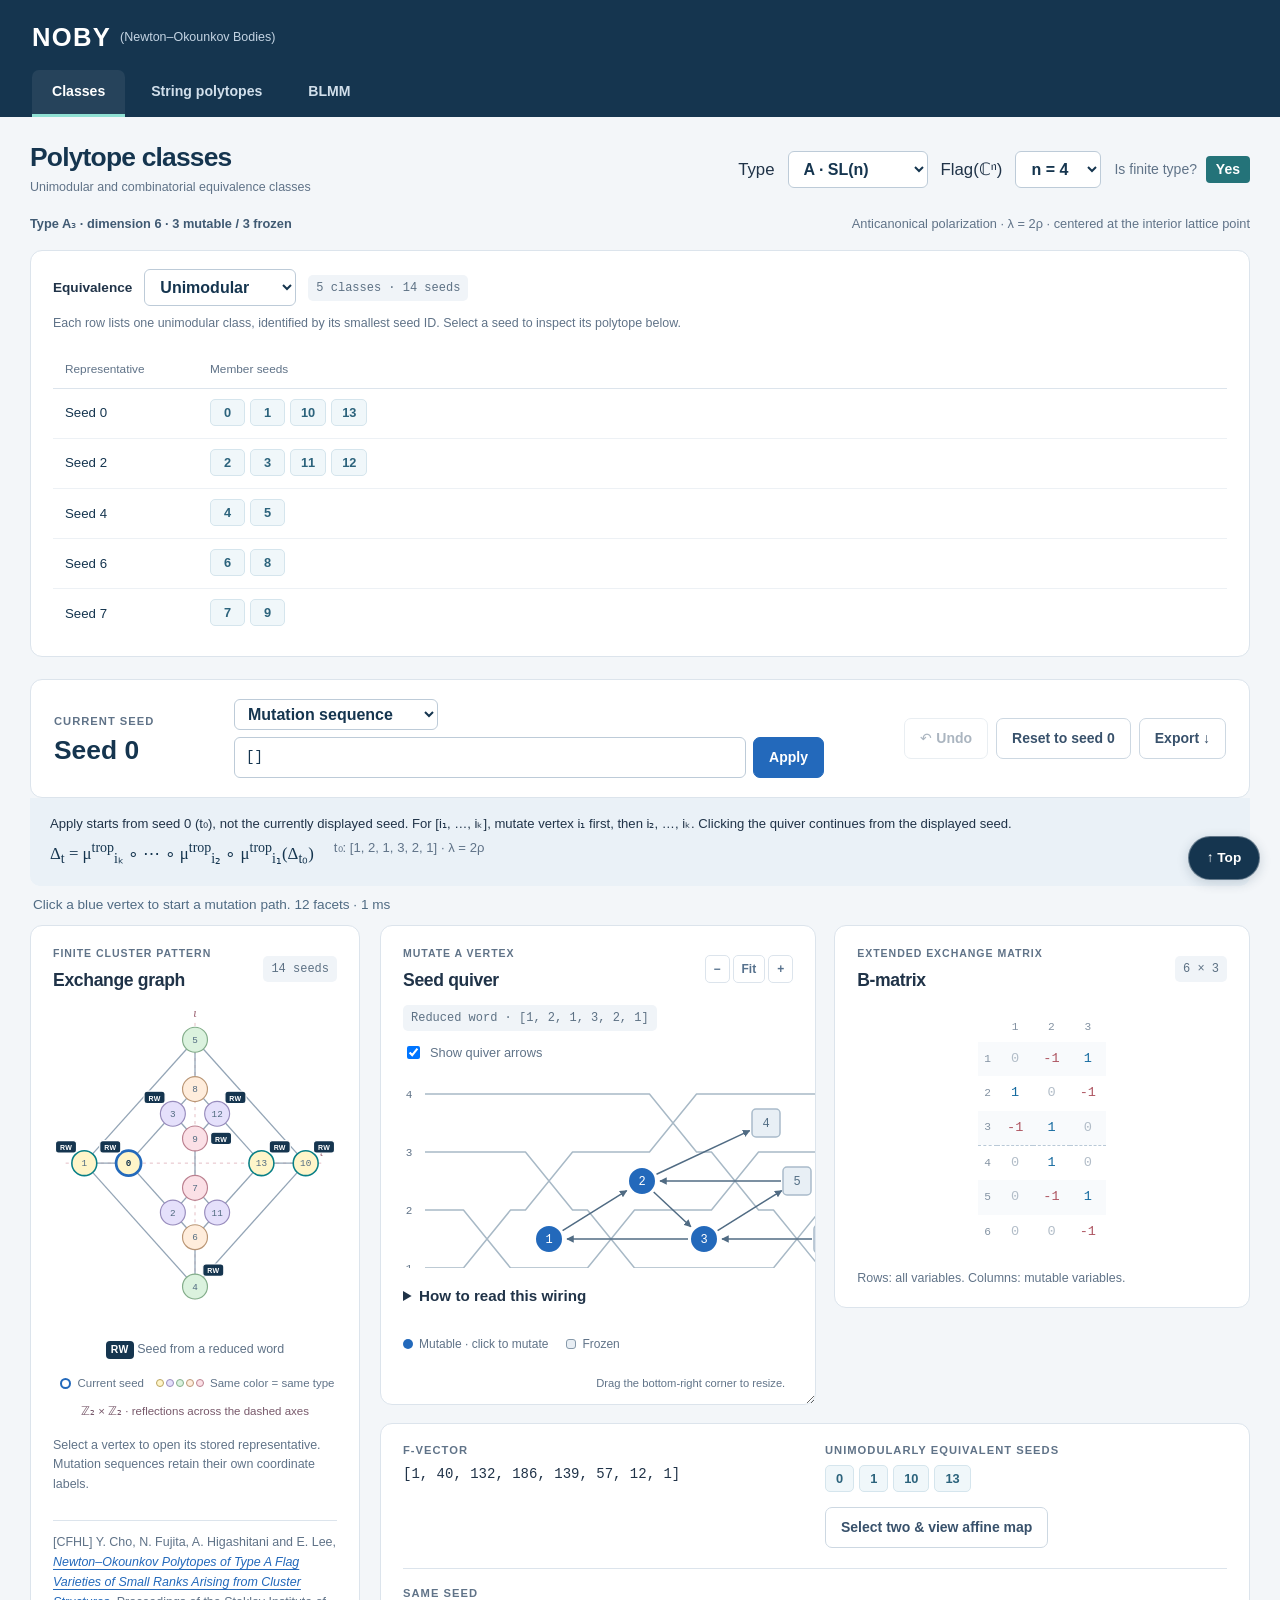
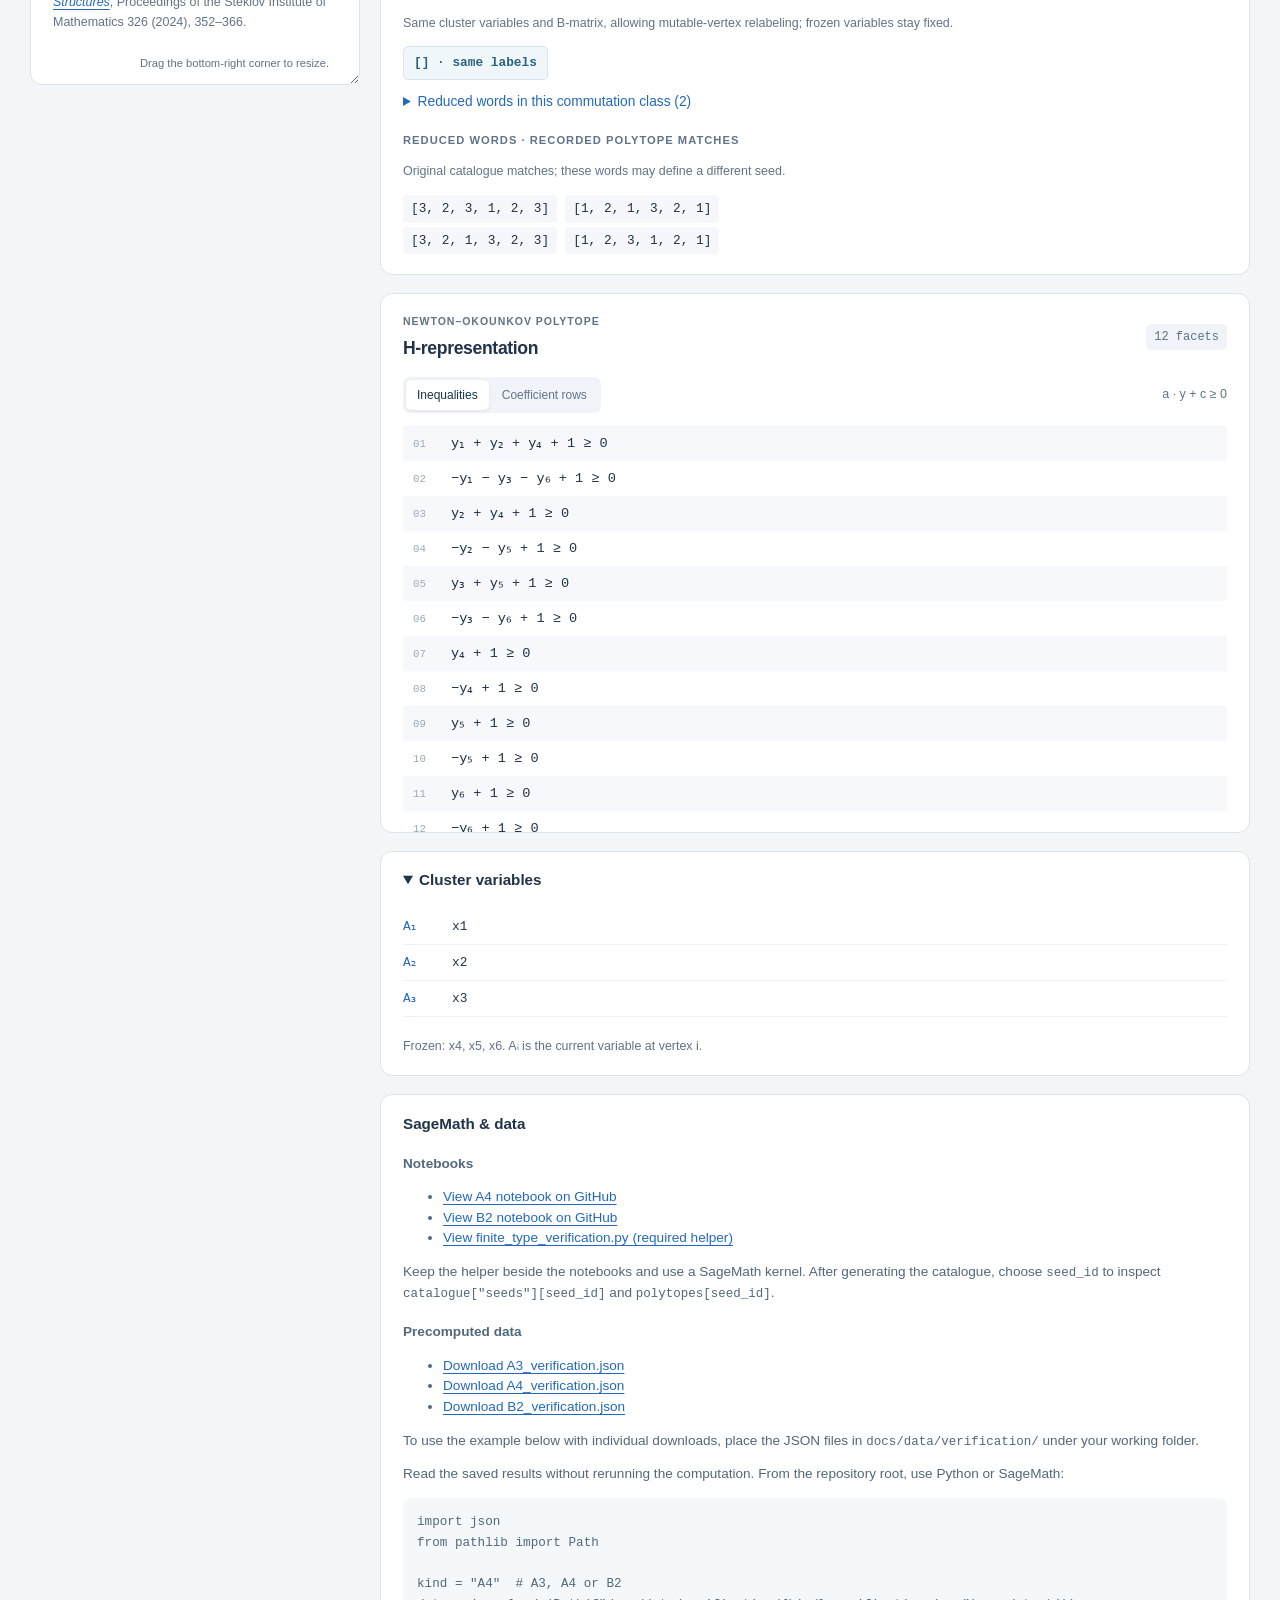
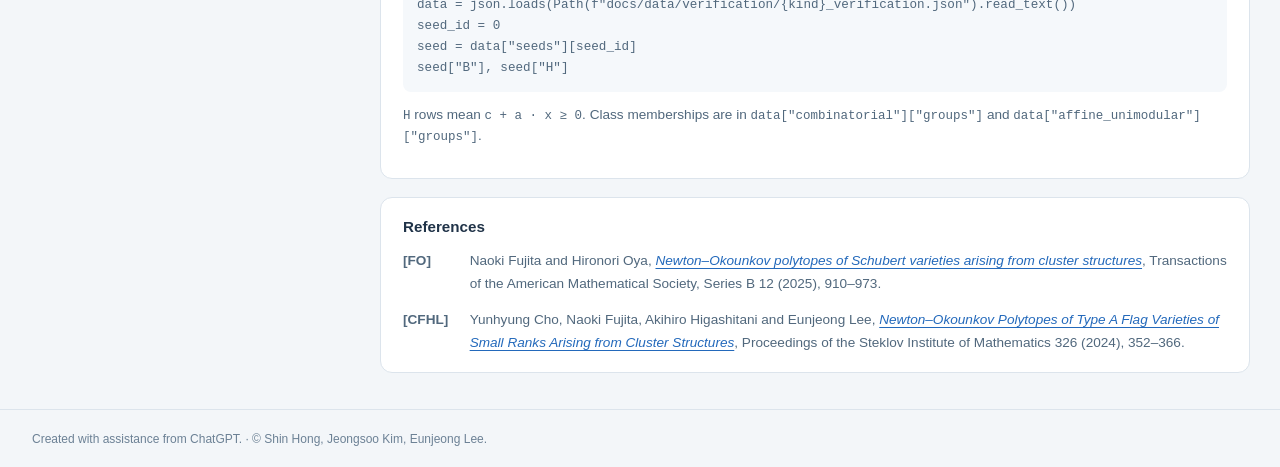
==== commit 3d0554c2: "Add files via upload" ====
--- a/docs/index.html
+++ b/docs/index.html
@@ -105,14 +105,19 @@
         <details class="panel variables-panel" open><summary>Cluster variables</summary><div id="variables" class="variables"></div><p id="variable-note" class="small-note"></p></details>
         <section id="verification-source" class="panel reproduction-panel"><h2>SageMath &amp; data</h2><div class="notes-content">
           <h3>Notebooks</h3>
-          <pre>notebooks/A4_cluster_polytopes.ipynb
-notebooks/B2_cluster_polytopes.ipynb
-notebooks/finite_type_verification.py</pre>
+          <ul>
+            <li><a href="https://github.com/eunjeonglee-math/flag_NOpolytopes/blob/main/notebooks/A4_cluster_polytopes.ipynb" target="_blank" rel="noopener">View A4 notebook on GitHub</a></li>
+            <li><a href="https://github.com/eunjeonglee-math/flag_NOpolytopes/blob/main/notebooks/B2_cluster_polytopes.ipynb" target="_blank" rel="noopener">View B2 notebook on GitHub</a></li>
+            <li><a href="https://github.com/eunjeonglee-math/flag_NOpolytopes/blob/main/notebooks/finite_type_verification.py" target="_blank" rel="noopener">View finite_type_verification.py (required helper)</a></li>
+          </ul>
           <p>Keep the helper beside the notebooks and use a SageMath kernel. After generating the catalogue, choose <code>seed_id</code> to inspect <code>catalogue["seeds"][seed_id]</code> and <code>polytopes[seed_id]</code>.</p>
           <h3>Precomputed data</h3>
-          <pre>docs/data/verification/A3_verification.json
-docs/data/verification/A4_verification.json
-docs/data/verification/B2_verification.json</pre>
+          <ul>
+            <li><a href="data/verification/A3_verification.json" download="A3_verification.json">Download A3_verification.json</a></li>
+            <li><a href="data/verification/A4_verification.json" download="A4_verification.json">Download A4_verification.json</a></li>
+            <li><a href="data/verification/B2_verification.json" download="B2_verification.json">Download B2_verification.json</a></li>
+          </ul>
+          <p>To use the example below with individual downloads, place the JSON files in <code>docs/data/verification/</code> under your working folder.</p>
           <p>Read the saved results without rerunning the computation. From the repository root, use Python or SageMath:</p>
           <pre>import json
 from pathlib import Path
